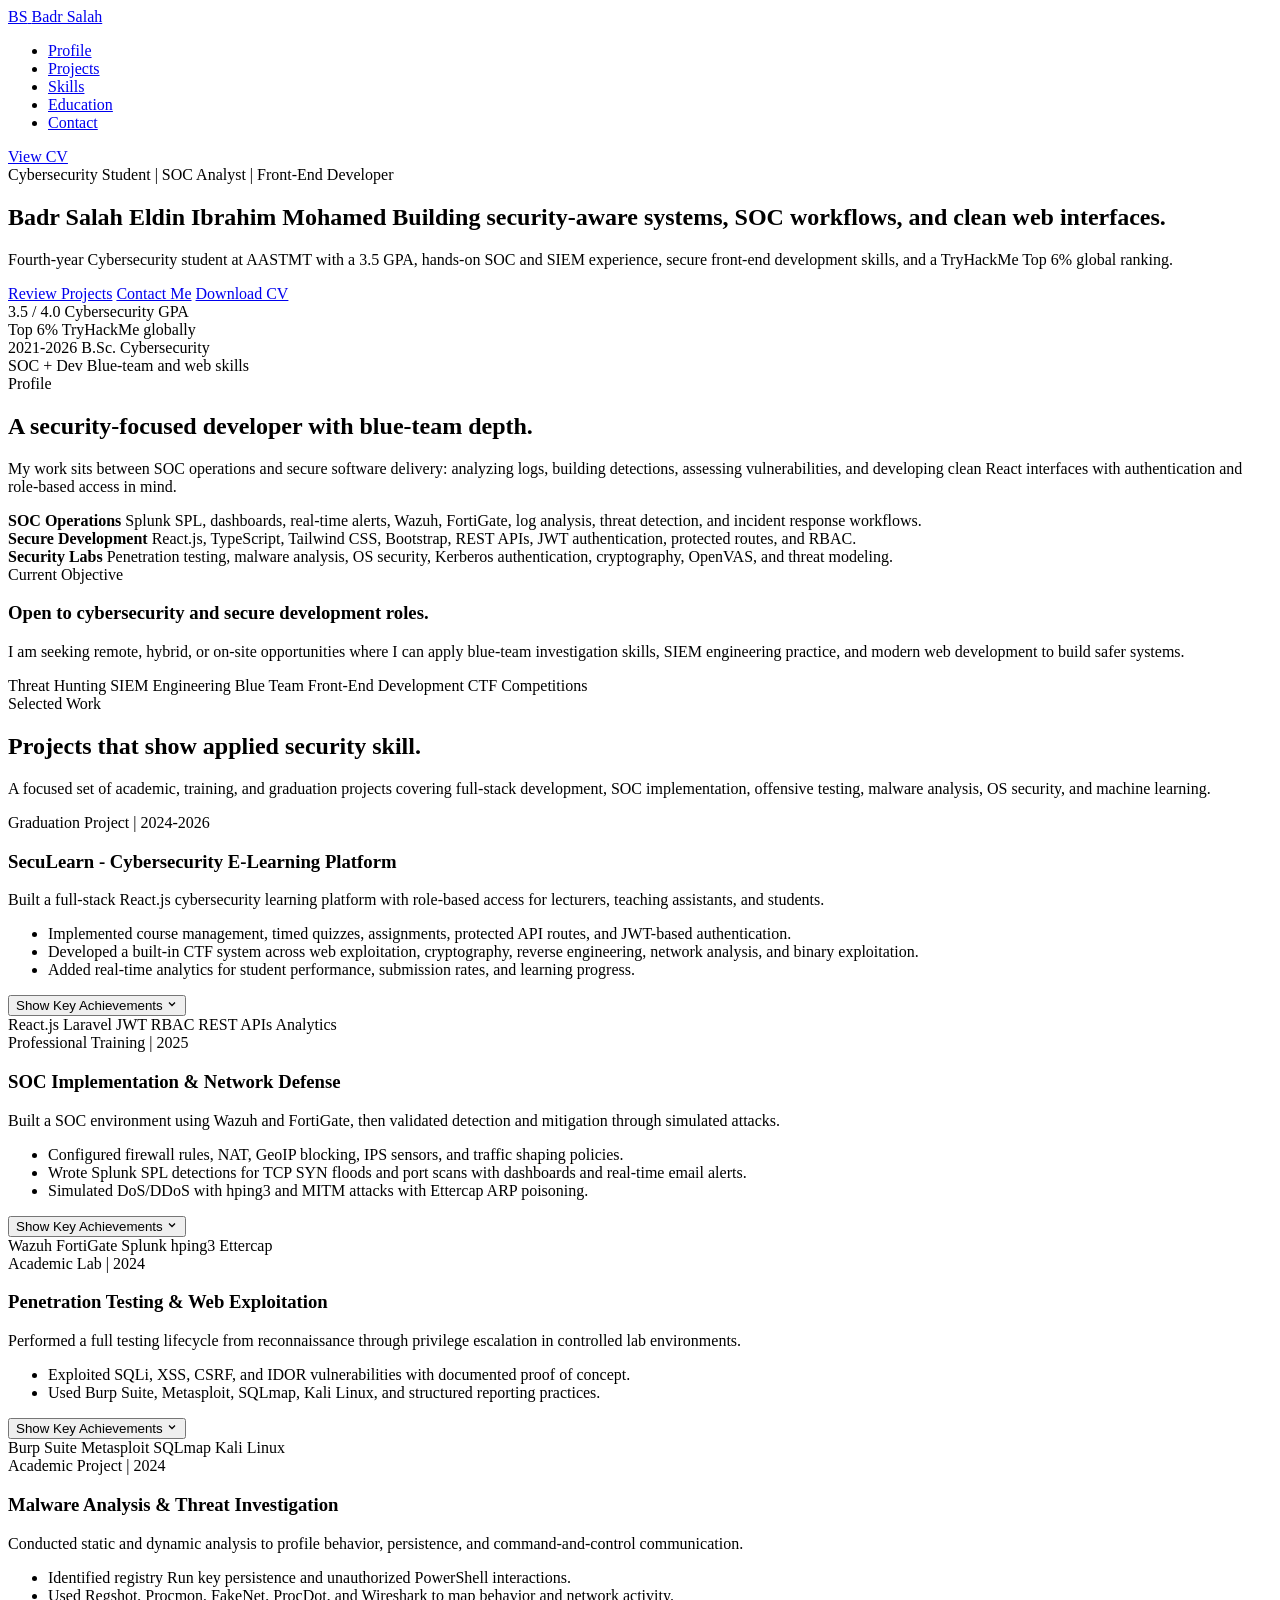
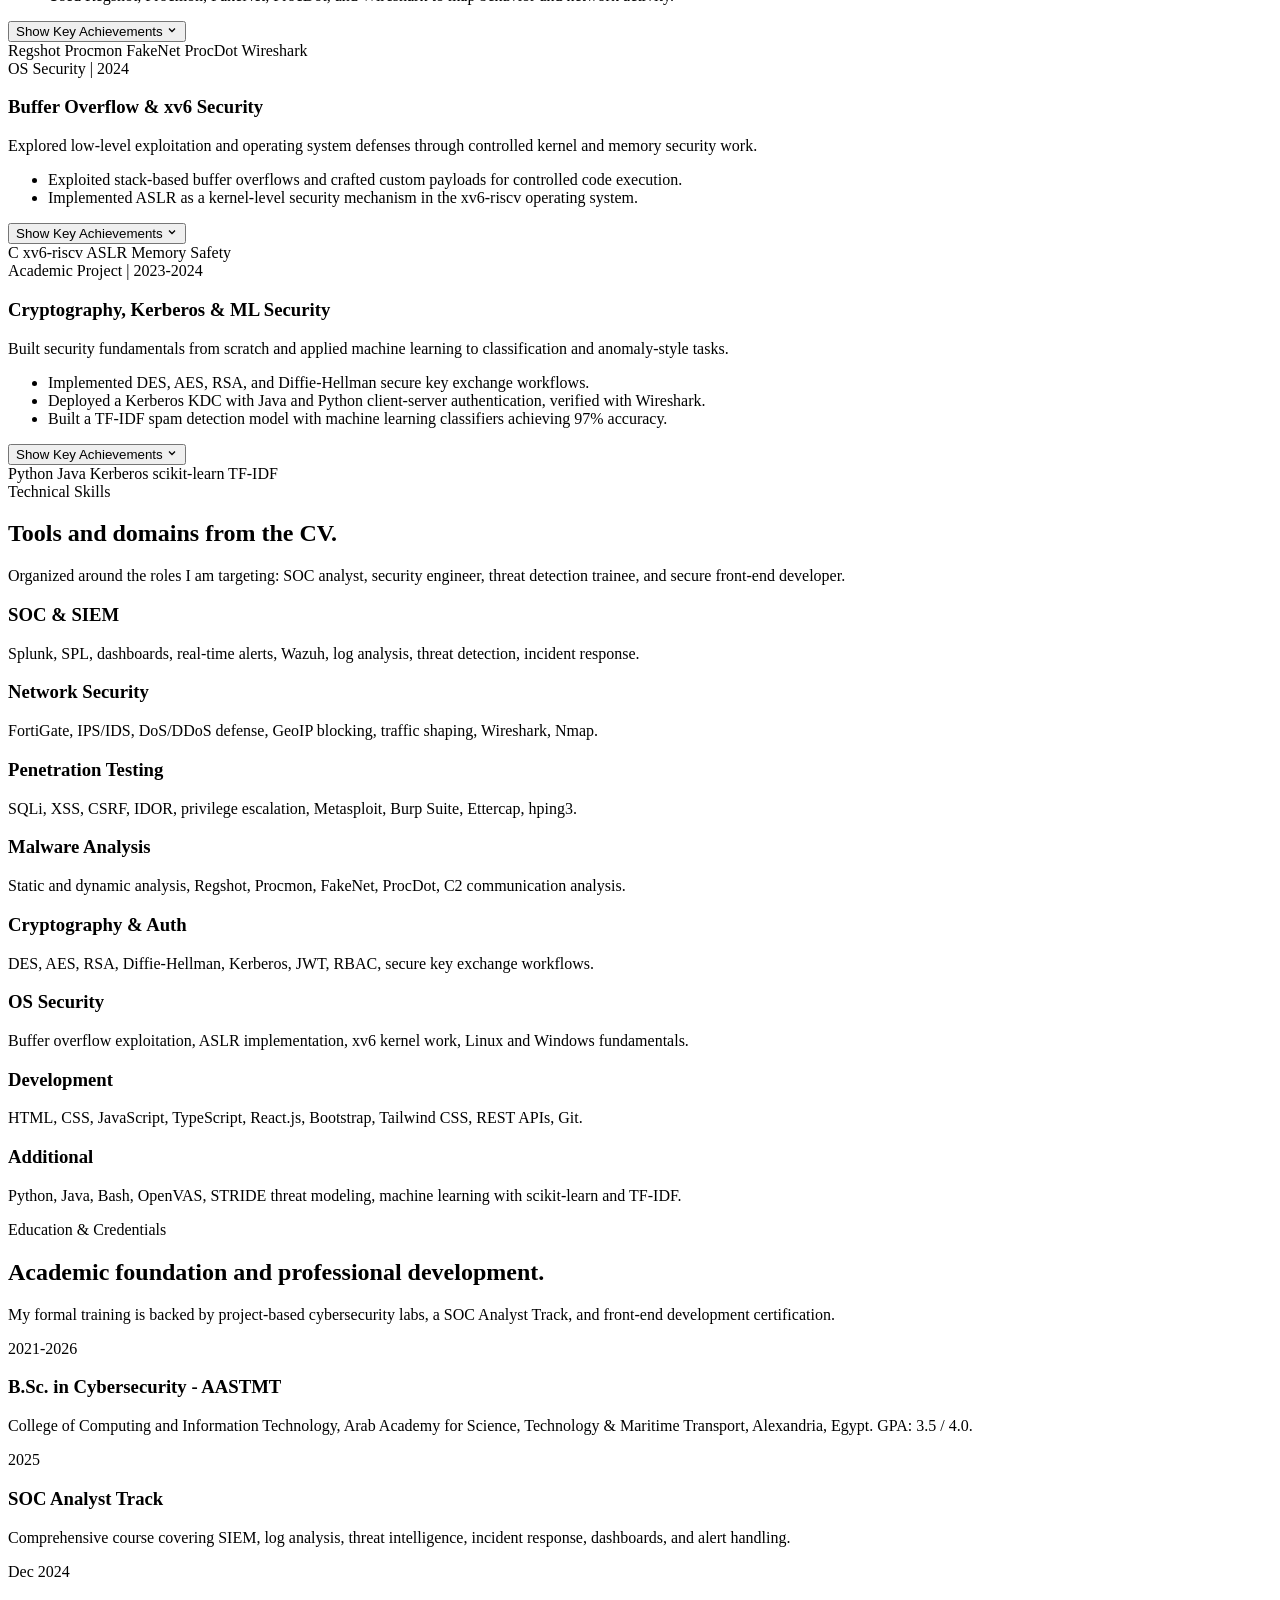
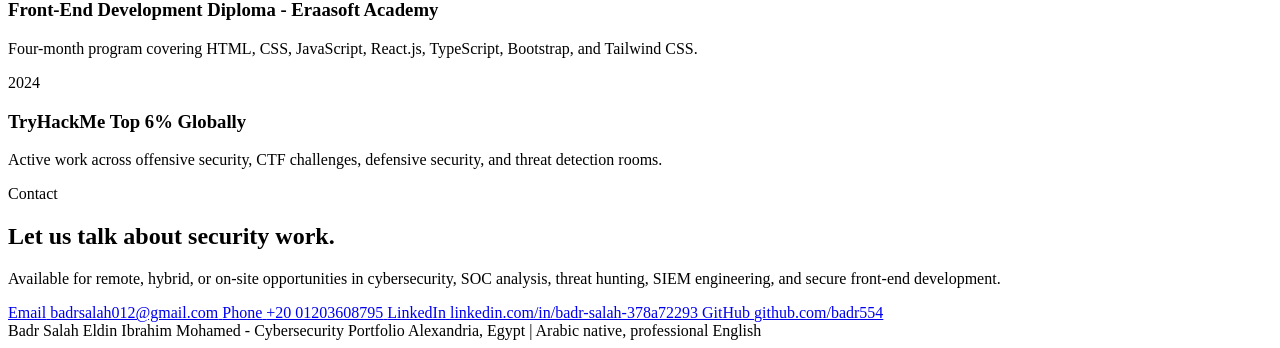
==== badr_portfolio.html @ 68dae026 "feat: initial commit of animated portfolio & CV UI" ====
﻿<!DOCTYPE html>
<html lang="en">
<head>
<meta charset="UTF-8">
<meta name="viewport" content="width=device-width, initial-scale=1.0">
<meta name="description" content="Badr Salah Eldin Ibrahim Mohamed - Cybersecurity student, SOC analyst, and secure front-end developer based in Alexandria, Egypt.">
<title>Badr Salah | Cybersecurity Portfolio</title>
<link rel="preload" href="hero-cybersecurity.jpg" as="image" fetchpriority="high">
<link rel="stylesheet" href="styles.css">
</head>
<body>
  <header class="site-header">
    <div class="wrap nav">
      <a class="brand" href="#top" aria-label="Badr Salah home">
        <span class="brand-mark">BS</span>
        <span>Badr Salah</span>
      </a>
      <ul class="nav-links" aria-label="Main navigation">
        <li><a href="#profile">Profile</a></li>
        <li><a href="#projects">Projects</a></li>
        <li><a href="#skills">Skills</a></li>
        <li><a href="#education">Education</a></li>
        <li><a href="#contact">Contact</a></li>
      </ul>
      <a class="nav-action" href="badr_cv.pdf" target="_blank" rel="noopener">View CV</a>
    </div>
  </header>

  <main id="top">
    <section class="hero" aria-label="Introduction">
      <div class="wrap">
        <div class="hero-content">
          <div class="eyebrow">Cybersecurity Student | SOC Analyst | Front-End Developer</div>
          <h1 class="hero-title">Badr Salah Eldin Ibrahim Mohamed <span>Building security-aware systems, SOC workflows, and clean web interfaces.</span></h1>
          <p class="hero-copy">
            Fourth-year Cybersecurity student at AASTMT with a 3.5 GPA, hands-on SOC and SIEM experience, secure front-end development skills, and a TryHackMe Top 6% global ranking.
          </p>
          <div class="actions">
            <a class="button primary" href="#projects">Review Projects</a>
            <a class="button secondary" href="mailto:badrsalah012@gmail.com">Contact Me</a>
            <a class="button secondary" href="badr_cv.pdf" target="_blank" rel="noopener">Download CV</a>
          </div>
          <div class="proof" aria-label="Portfolio highlights">
            <div class="proof-item">
              <span class="proof-value">3.5 / 4.0</span>
              <span class="proof-label">Cybersecurity GPA</span>
            </div>
            <div class="proof-item">
              <span class="proof-value">Top 6%</span>
              <span class="proof-label">TryHackMe globally</span>
            </div>
            <div class="proof-item">
              <span class="proof-value">2021-2026</span>
              <span class="proof-label">B.Sc. Cybersecurity</span>
            </div>
            <div class="proof-item">
              <span class="proof-value">SOC + Dev</span>
              <span class="proof-label">Blue-team and web skills</span>
            </div>
          </div>
        </div>
      </div>
      <div class="scroll-indicator">
        <div class="mouse">
          <div class="wheel"></div>
        </div>
      </div>
    </section>

    <section id="profile">
      <div class="wrap">
        <div class="section-head reveal">
          <div>
            <div class="section-kicker">Profile</div>
            <h2>A security-focused developer with blue-team depth.</h2>
          </div>
          <p class="section-intro">
            My work sits between SOC operations and secure software delivery: analyzing logs, building detections, assessing vulnerabilities, and developing clean React interfaces with authentication and role-based access in mind.
          </p>
        </div>

        <div class="profile-grid reveal-cascade">
          <div class="focus-list">
            <div class="focus-row">
              <strong>SOC Operations</strong>
              <span>Splunk SPL, dashboards, real-time alerts, Wazuh, FortiGate, log analysis, threat detection, and incident response workflows.</span>
            </div>
            <div class="focus-row">
              <strong>Secure Development</strong>
              <span>React.js, TypeScript, Tailwind CSS, Bootstrap, REST APIs, JWT authentication, protected routes, and RBAC.</span>
            </div>
            <div class="focus-row">
              <strong>Security Labs</strong>
              <span>Penetration testing, malware analysis, OS security, Kerberos authentication, cryptography, OpenVAS, and threat modeling.</span>
            </div>
          </div>
          <div class="card">
            <span class="label teal">Current Objective</span>
            <h3>Open to cybersecurity and secure development roles.</h3>
            <p>
              I am seeking remote, hybrid, or on-site opportunities where I can apply blue-team investigation skills, SIEM engineering practice, and modern web development to build safer systems.
            </p>
            <div class="tech">
              <span>Threat Hunting</span>
              <span>SIEM Engineering</span>
              <span>Blue Team</span>
              <span>Front-End Development</span>
              <span>CTF Competitions</span>
            </div>
          </div>
        </div>
      </div>
    </section>

    <section id="projects">
      <div class="wrap">
        <div class="section-head reveal">
          <div>
            <div class="section-kicker">Selected Work</div>
            <h2>Projects that show applied security skill.</h2>
          </div>
          <p class="section-intro">
            A focused set of academic, training, and graduation projects covering full-stack development, SOC implementation, offensive testing, malware analysis, OS security, and machine learning.
          </p>
        </div>

        <div class="card-grid reveal-cascade">
          <article class="card featured">
            <span class="label teal">Graduation Project | 2024-2026</span>
            <h3>SecuLearn - Cybersecurity E-Learning Platform</h3>
            <p>
              Built a full-stack React.js cybersecurity learning platform with role-based access for lecturers, teaching assistants, and students.
            </p>
            <div class="collapsible-wrapper">
              <div class="collapsible-content">
                <ul>
                  <li>Implemented course management, timed quizzes, assignments, protected API routes, and JWT-based authentication.</li>
                  <li>Developed a built-in CTF system across web exploitation, cryptography, reverse engineering, network analysis, and binary exploitation.</li>
                  <li>Added real-time analytics for student performance, submission rates, and learning progress.</li>
                </ul>
              </div>
            </div>
            <button class="expand-btn" aria-expanded="false">
              <span>Show Key Achievements</span>
              <svg class="chevron" width="12" height="12" viewBox="0 0 24 24" fill="none" stroke="currentColor" stroke-width="2.5"><path d="m6 9 6 6 6-6"/></svg>
            </button>
            <div class="tech">
              <span>React.js</span>
              <span>Laravel</span>
              <span>JWT</span>
              <span>RBAC</span>
              <span>REST APIs</span>
              <span>Analytics</span>
            </div>
          </article>

          <article class="card">
            <span class="label blue">Professional Training | 2025</span>
            <h3>SOC Implementation & Network Defense</h3>
            <p>Built a SOC environment using Wazuh and FortiGate, then validated detection and mitigation through simulated attacks.</p>
            <div class="collapsible-wrapper">
              <div class="collapsible-content">
                <ul>
                  <li>Configured firewall rules, NAT, GeoIP blocking, IPS sensors, and traffic shaping policies.</li>
                  <li>Wrote Splunk SPL detections for TCP SYN floods and port scans with dashboards and real-time email alerts.</li>
                  <li>Simulated DoS/DDoS with hping3 and MITM attacks with Ettercap ARP poisoning.</li>
                </ul>
              </div>
            </div>
            <button class="expand-btn" aria-expanded="false">
              <span>Show Key Achievements</span>
              <svg class="chevron" width="12" height="12" viewBox="0 0 24 24" fill="none" stroke="currentColor" stroke-width="2.5"><path d="m6 9 6 6 6-6"/></svg>
            </button>
            <div class="tech">
              <span>Wazuh</span>
              <span>FortiGate</span>
              <span>Splunk</span>
              <span>hping3</span>
              <span>Ettercap</span>
            </div>
          </article>

          <article class="card">
            <span class="label amber">Academic Lab | 2024</span>
            <h3>Penetration Testing & Web Exploitation</h3>
            <p>Performed a full testing lifecycle from reconnaissance through privilege escalation in controlled lab environments.</p>
            <div class="collapsible-wrapper">
              <div class="collapsible-content">
                <ul>
                  <li>Exploited SQLi, XSS, CSRF, and IDOR vulnerabilities with documented proof of concept.</li>
                  <li>Used Burp Suite, Metasploit, SQLmap, Kali Linux, and structured reporting practices.</li>
                </ul>
              </div>
            </div>
            <button class="expand-btn" aria-expanded="false">
              <span>Show Key Achievements</span>
              <svg class="chevron" width="12" height="12" viewBox="0 0 24 24" fill="none" stroke="currentColor" stroke-width="2.5"><path d="m6 9 6 6 6-6"/></svg>
            </button>
            <div class="tech">
              <span>Burp Suite</span>
              <span>Metasploit</span>
              <span>SQLmap</span>
              <span>Kali Linux</span>
            </div>
          </article>

          <article class="card">
            <span class="label green">Academic Project | 2024</span>
            <h3>Malware Analysis & Threat Investigation</h3>
            <p>Conducted static and dynamic analysis to profile behavior, persistence, and command-and-control communication.</p>
            <div class="collapsible-wrapper">
              <div class="collapsible-content">
                <ul>
                  <li>Identified registry Run key persistence and unauthorized PowerShell interactions.</li>
                  <li>Used Regshot, Procmon, FakeNet, ProcDot, and Wireshark to map behavior and network activity.</li>
                </ul>
              </div>
            </div>
            <button class="expand-btn" aria-expanded="false">
              <span>Show Key Achievements</span>
              <svg class="chevron" width="12" height="12" viewBox="0 0 24 24" fill="none" stroke="currentColor" stroke-width="2.5"><path d="m6 9 6 6 6-6"/></svg>
            </button>
            <div class="tech">
              <span>Regshot</span>
              <span>Procmon</span>
              <span>FakeNet</span>
              <span>ProcDot</span>
              <span>Wireshark</span>
            </div>
          </article>

          <article class="card">
            <span class="label blue">OS Security | 2024</span>
            <h3>Buffer Overflow & xv6 Security</h3>
            <p>Explored low-level exploitation and operating system defenses through controlled kernel and memory security work.</p>
            <div class="collapsible-wrapper">
              <div class="collapsible-content">
                <ul>
                  <li>Exploited stack-based buffer overflows and crafted custom payloads for controlled code execution.</li>
                  <li>Implemented ASLR as a kernel-level security mechanism in the xv6-riscv operating system.</li>
                </ul>
              </div>
            </div>
            <button class="expand-btn" aria-expanded="false">
              <span>Show Key Achievements</span>
              <svg class="chevron" width="12" height="12" viewBox="0 0 24 24" fill="none" stroke="currentColor" stroke-width="2.5"><path d="m6 9 6 6 6-6"/></svg>
            </button>
            <div class="tech">
              <span>C</span>
              <span>xv6-riscv</span>
              <span>ASLR</span>
              <span>Memory Safety</span>
            </div>
          </article>

          <article class="card">
            <span class="label amber">Academic Project | 2023-2024</span>
            <h3>Cryptography, Kerberos & ML Security</h3>
            <p>Built security fundamentals from scratch and applied machine learning to classification and anomaly-style tasks.</p>
            <div class="collapsible-wrapper">
              <div class="collapsible-content">
                <ul>
                  <li>Implemented DES, AES, RSA, and Diffie-Hellman secure key exchange workflows.</li>
                  <li>Deployed a Kerberos KDC with Java and Python client-server authentication, verified with Wireshark.</li>
                  <li>Built a TF-IDF spam detection model with machine learning classifiers achieving 97% accuracy.</li>
                </ul>
              </div>
            </div>
            <button class="expand-btn" aria-expanded="false">
              <span>Show Key Achievements</span>
              <svg class="chevron" width="12" height="12" viewBox="0 0 24 24" fill="none" stroke="currentColor" stroke-width="2.5"><path d="m6 9 6 6 6-6"/></svg>
            </button>
            <div class="tech">
              <span>Python</span>
              <span>Java</span>
              <span>Kerberos</span>
              <span>scikit-learn</span>
              <span>TF-IDF</span>
            </div>
          </article>
        </div>
      </div>
    </section>

    <section id="skills">
      <div class="wrap">
        <div class="section-head reveal">
          <div>
            <div class="section-kicker">Technical Skills</div>
            <h2>Tools and domains from the CV.</h2>
          </div>
          <p class="section-intro">
            Organized around the roles I am targeting: SOC analyst, security engineer, threat detection trainee, and secure front-end developer.
          </p>
        </div>

        <div class="skills-grid reveal-cascade">
          <div class="skill">
            <h3>SOC & SIEM</h3>
            <p>Splunk, SPL, dashboards, real-time alerts, Wazuh, log analysis, threat detection, incident response.</p>
          </div>
          <div class="skill">
            <h3>Network Security</h3>
            <p>FortiGate, IPS/IDS, DoS/DDoS defense, GeoIP blocking, traffic shaping, Wireshark, Nmap.</p>
          </div>
          <div class="skill">
            <h3>Penetration Testing</h3>
            <p>SQLi, XSS, CSRF, IDOR, privilege escalation, Metasploit, Burp Suite, Ettercap, hping3.</p>
          </div>
          <div class="skill">
            <h3>Malware Analysis</h3>
            <p>Static and dynamic analysis, Regshot, Procmon, FakeNet, ProcDot, C2 communication analysis.</p>
          </div>
          <div class="skill">
            <h3>Cryptography & Auth</h3>
            <p>DES, AES, RSA, Diffie-Hellman, Kerberos, JWT, RBAC, secure key exchange workflows.</p>
          </div>
          <div class="skill">
            <h3>OS Security</h3>
            <p>Buffer overflow exploitation, ASLR implementation, xv6 kernel work, Linux and Windows fundamentals.</p>
          </div>
          <div class="skill">
            <h3>Development</h3>
            <p>HTML, CSS, JavaScript, TypeScript, React.js, Bootstrap, Tailwind CSS, REST APIs, Git.</p>
          </div>
          <div class="skill">
            <h3>Additional</h3>
            <p>Python, Java, Bash, OpenVAS, STRIDE threat modeling, machine learning with scikit-learn and TF-IDF.</p>
          </div>
        </div>
      </div>
    </section>

    <section id="education">
      <div class="wrap">
        <div class="section-head reveal">
          <div>
            <div class="section-kicker">Education & Credentials</div>
            <h2>Academic foundation and professional development.</h2>
          </div>
          <p class="section-intro">
            My formal training is backed by project-based cybersecurity labs, a SOC Analyst Track, and front-end development certification.
          </p>
        </div>

        <div class="timeline reveal-cascade">
          <div class="timeline-item">
            <div class="time">2021-2026</div>
            <div>
              <h3>B.Sc. in Cybersecurity - AASTMT</h3>
              <p>College of Computing and Information Technology, Arab Academy for Science, Technology & Maritime Transport, Alexandria, Egypt. GPA: 3.5 / 4.0.</p>
            </div>
          </div>
          <div class="timeline-item">
            <div class="time">2025</div>
            <div>
              <h3>SOC Analyst Track</h3>
              <p>Comprehensive course covering SIEM, log analysis, threat intelligence, incident response, dashboards, and alert handling.</p>
            </div>
          </div>
          <div class="timeline-item">
            <div class="time">Dec 2024</div>
            <div>
              <h3>Front-End Development Diploma - Eraasoft Academy</h3>
              <p>Four-month program covering HTML, CSS, JavaScript, React.js, TypeScript, Bootstrap, and Tailwind CSS.</p>
            </div>
          </div>
          <div class="timeline-item">
            <div class="time">2024</div>
            <div>
              <h3>TryHackMe Top 6% Globally</h3>
              <p>Active work across offensive security, CTF challenges, defensive security, and threat detection rooms.</p>
            </div>
          </div>
        </div>
      </div>
    </section>

    <section class="contact" id="contact">
      <div class="wrap">
        <div class="section-head reveal">
          <div>
            <div class="section-kicker">Contact</div>
            <h2>Let us talk about security work.</h2>
          </div>
          <p class="section-intro">
            Available for remote, hybrid, or on-site opportunities in cybersecurity, SOC analysis, threat hunting, SIEM engineering, and secure front-end development.
          </p>
        </div>

        <div class="contact-grid reveal-cascade">
          <a class="contact-item" href="mailto:badrsalah012@gmail.com">
            <span class="contact-label">Email</span>
            <span class="contact-value">badrsalah012@gmail.com</span>
          </a>
          <a class="contact-item" href="tel:+2001203608795">
            <span class="contact-label">Phone</span>
            <span class="contact-value">+20 01203608795</span>
          </a>
          <a class="contact-item" href="https://linkedin.com/in/badr-salah-378a72293" target="_blank" rel="noopener">
            <span class="contact-label">LinkedIn</span>
            <span class="contact-value">linkedin.com/in/badr-salah-378a72293</span>
          </a>
          <a class="contact-item" href="https://github.com/badr554" target="_blank" rel="noopener">
            <span class="contact-label">GitHub</span>
            <span class="contact-value">github.com/badr554</span>
          </a>
        </div>
      </div>
    </section>
  </main>

  <footer class="site-footer">
    <div class="wrap footer-row">
      <span>Badr Salah Eldin Ibrahim Mohamed - Cybersecurity Portfolio</span>
      <span>Alexandria, Egypt | Arabic native, professional English</span>
    </div>
  </footer>

  <script>
    document.addEventListener('DOMContentLoaded', () => {
      // Intersection Observer for scroll animations
      const reveals = document.querySelectorAll('.reveal, .reveal-cascade');
      const observer = new IntersectionObserver((entries) => {
        entries.forEach(entry => {
          if (entry.isIntersecting) {
            entry.target.classList.add('in-view');
            observer.unobserve(entry.target);
          }
        });
      }, {
        threshold: 0.05,
        rootMargin: '0px 0px -40px 0px'
      });
      
      reveals.forEach(el => observer.observe(el));

      // Expandable cards logic
      document.querySelectorAll('.expand-btn').forEach(btn => {
        btn.addEventListener('click', () => {
          const isExpanded = btn.getAttribute('aria-expanded') === 'true';
          btn.setAttribute('aria-expanded', !isExpanded);
          
          const wrapper = btn.previousElementSibling;
          if (wrapper && wrapper.classList.contains('collapsible-wrapper')) {
            wrapper.classList.toggle('expanded');
          }
          
          const textSpan = btn.querySelector('span');
          if (textSpan) {
            textSpan.textContent = isExpanded ? 'Show Key Achievements' : 'Hide Key Achievements';
          }
        });
      });
    });
  </script>
</body>
</html>
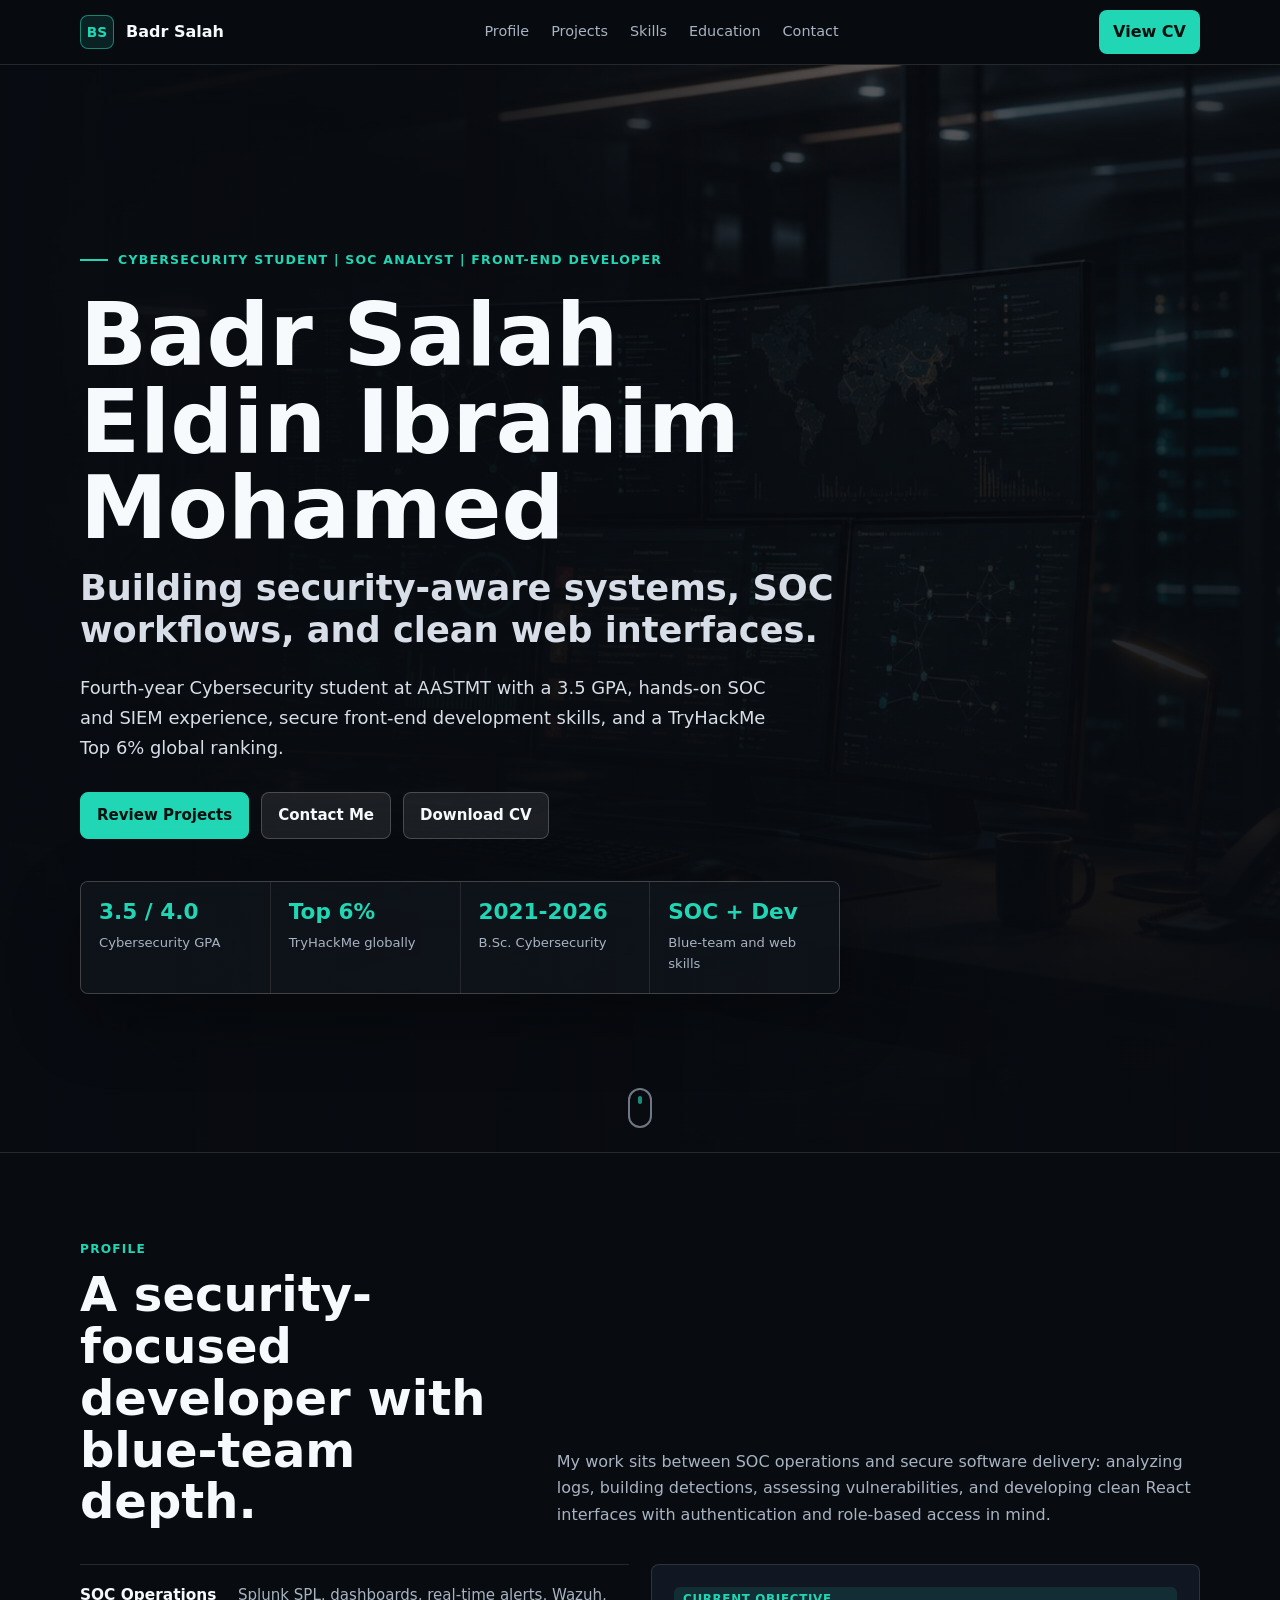
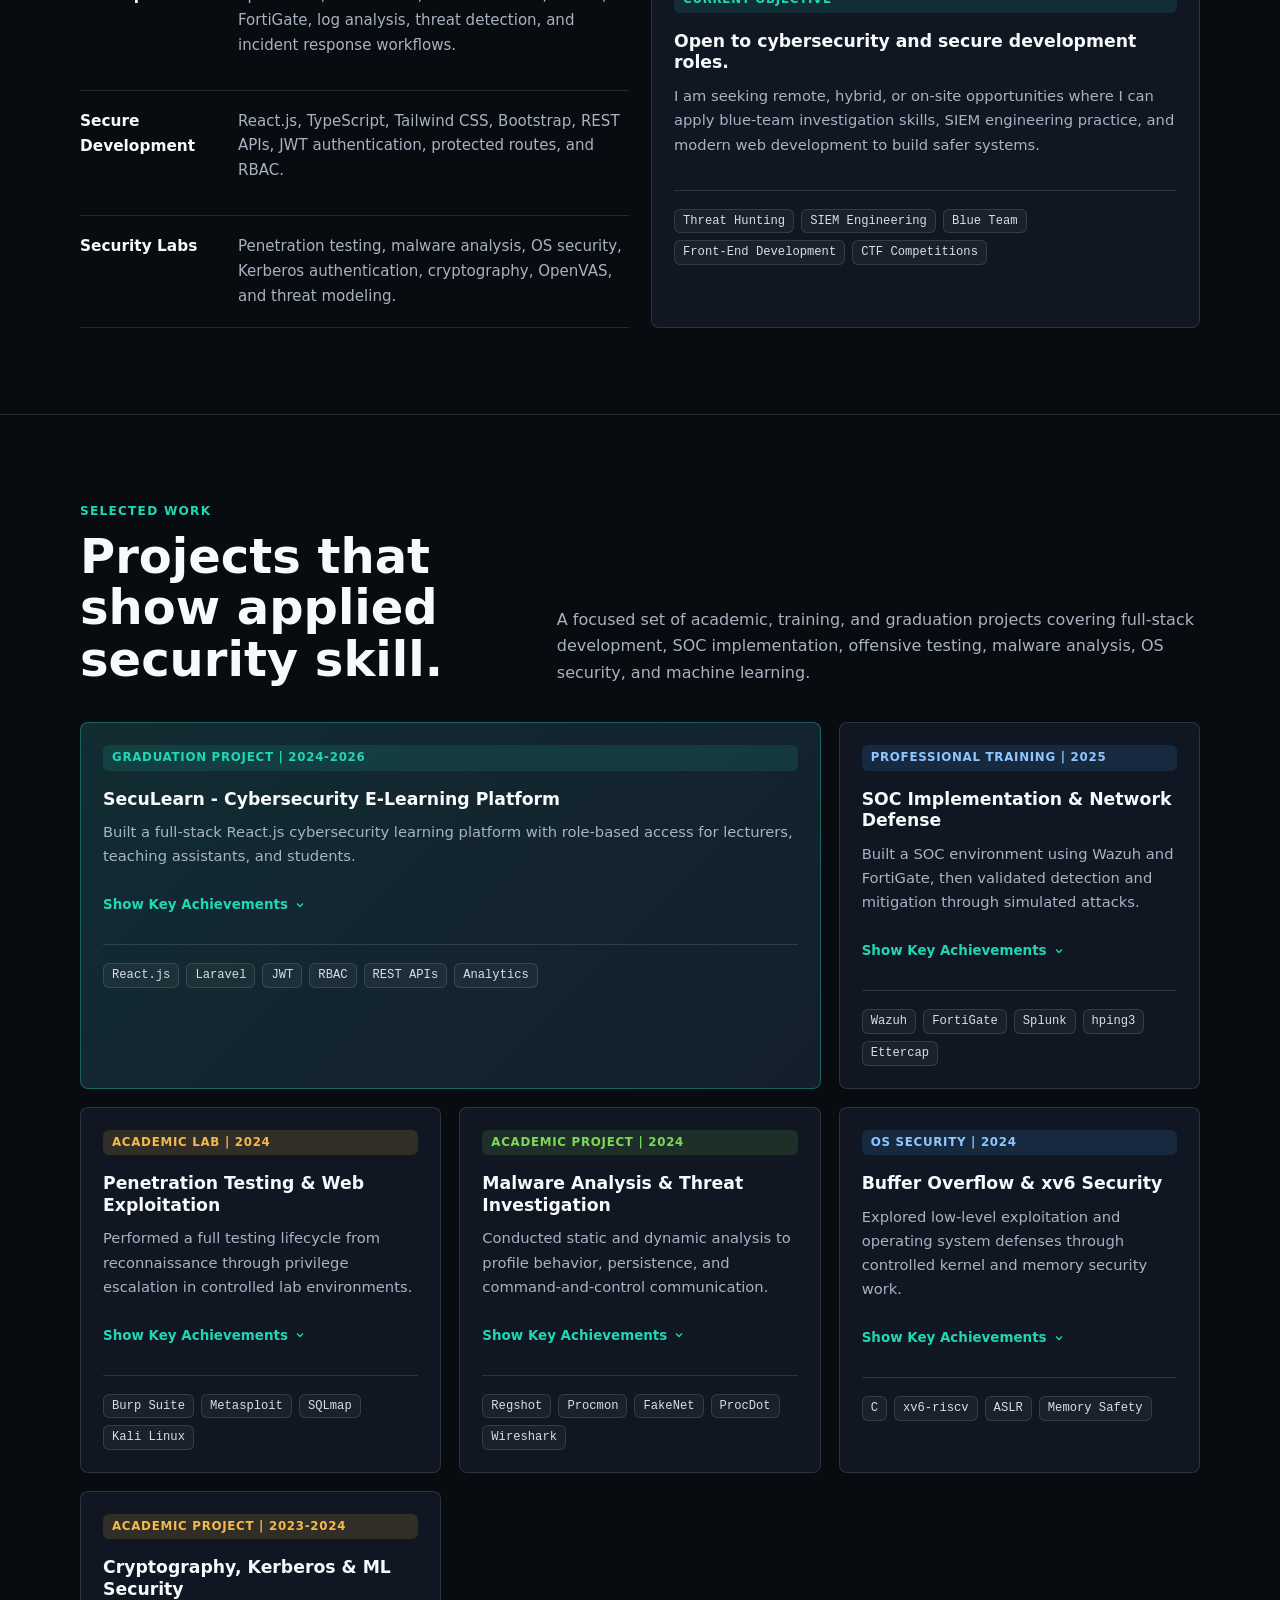
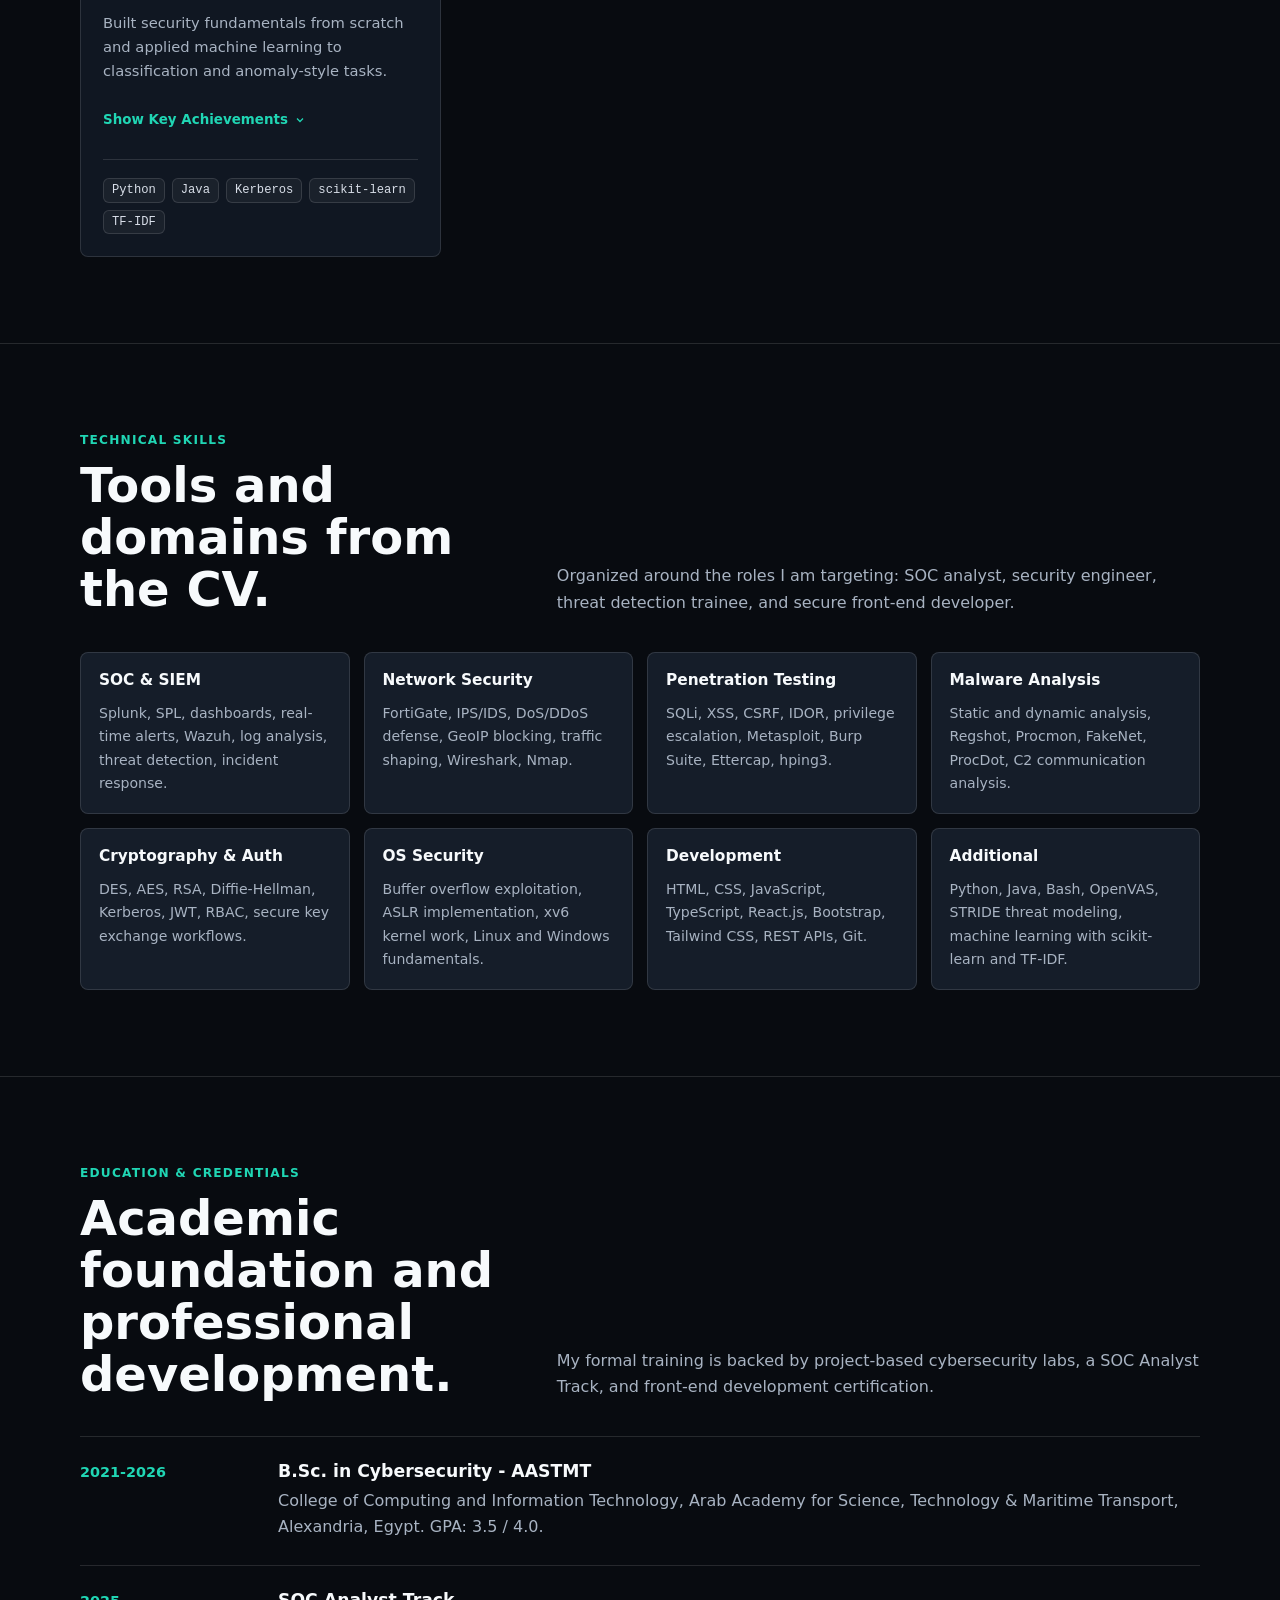
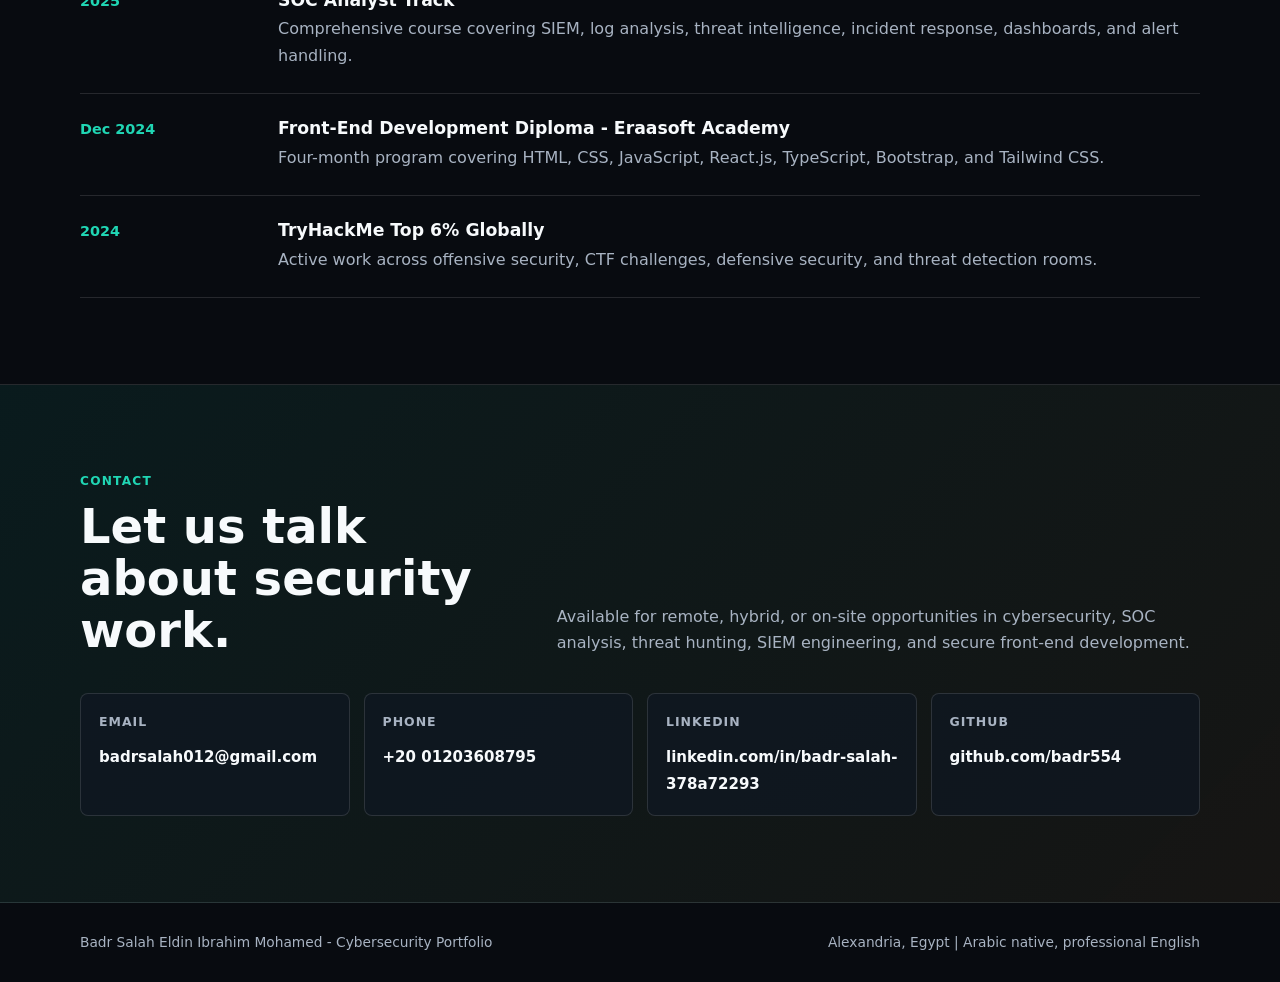
==== commit 0e6d92a7: "feat: add custom cybersecurity favicon and link it in HTML" ====
--- a/badr_portfolio.html
+++ b/badr_portfolio.html
@@ -1,10 +1,11 @@
-﻿<!DOCTYPE html>
+<!DOCTYPE html>
 <html lang="en">
 <head>
 <meta charset="UTF-8">
 <meta name="viewport" content="width=device-width, initial-scale=1.0">
 <meta name="description" content="Badr Salah Eldin Ibrahim Mohamed - Cybersecurity student, SOC analyst, and secure front-end developer based in Alexandria, Egypt.">
 <title>Badr Salah | Cybersecurity Portfolio</title>
+<link rel="icon" type="image/png" href="favicon.png">
 <link rel="preload" href="hero-cybersecurity.jpg" as="image" fetchpriority="high">
 <link rel="stylesheet" href="styles.css">
 </head>
--- a/styles.css
+++ b/styles.css
@@ -0,0 +1,820 @@
+﻿:root {
+    --ink: #f7fafc;
+    --muted: #a8b3c2;
+    --soft: #d8dee8;
+    --bg: #080b10;
+    --panel: #101722;
+    --panel-2: #151d29;
+    --line: rgba(255, 255, 255, 0.12);
+    --line-strong: rgba(255, 255, 255, 0.2);
+    --teal: #20d6b4;
+    --blue: #4aa3ff;
+    --amber: #f5b84b;
+    --green: #7ed957;
+    --shadow: 0 24px 70px rgba(0, 0, 0, 0.32);
+    --radius: 8px;
+    --max: 1120px;
+    --glow-teal: rgba(32, 214, 180, 0.3);
+    --glow-blue: rgba(74, 163, 255, 0.25);
+    --transition-smooth: all 0.3s cubic-bezier(0.25, 0.8, 0.25, 1);
+  }
+
+  * { box-sizing: border-box; }
+  html { scroll-behavior: smooth; }
+  body {
+    margin: 0;
+    font-family: Inter, ui-sans-serif, system-ui, -apple-system, BlinkMacSystemFont, "Segoe UI", sans-serif;
+    background: var(--bg);
+    color: var(--ink);
+    line-height: 1.65;
+    text-rendering: optimizeLegibility;
+  }
+
+  h1, h2, h3, .brand {
+    font-family: inherit;
+  }
+
+  body::before {
+    content: "";
+    position: fixed;
+    inset: 0;
+    pointer-events: none;
+    background:
+      linear-gradient(rgba(32, 214, 180, 0.015) 1px, transparent 1px),
+      linear-gradient(90deg, rgba(32, 214, 180, 0.015) 1px, transparent 1px);
+    background-size: 44px 44px;
+    mask-image: linear-gradient(to bottom, rgba(0,0,0,0.7), transparent 90%);
+    z-index: 0;
+  }
+  /* Fade-in & Landing animations */
+  @keyframes fadeInUp {
+    from {
+      opacity: 0;
+      transform: translateY(30px);
+    }
+    to {
+      opacity: 1;
+      transform: translateY(0);
+    }
+  }
+  @keyframes fadeInDown {
+    from {
+      opacity: 0;
+      transform: translateY(-20px);
+    }
+    to {
+      opacity: 1;
+      transform: translateY(0);
+    }
+  }
+
+  /* Scroll Indicator */
+  .scroll-indicator {
+    position: absolute;
+    bottom: 24px;
+    left: 50%;
+    transform: translateX(-50%);
+    display: flex;
+    flex-direction: column;
+    align-items: center;
+    gap: 8px;
+    opacity: 0;
+    animation: fadeIn 1s ease forwards;
+    animation-delay: 1.2s;
+    pointer-events: none;
+    z-index: 2;
+  }
+  .mouse {
+    width: 24px;
+    height: 40px;
+    border: 2px solid var(--muted);
+    border-radius: 12px;
+    position: relative;
+    opacity: 0.65;
+  }
+  .wheel {
+    width: 4px;
+    height: 8px;
+    background: var(--teal);
+    border-radius: 2px;
+    position: absolute;
+    top: 6px;
+    left: 50%;
+    transform: translateX(-50%);
+    animation: scrollMouse 1.8s ease-in-out infinite;
+  }
+  @keyframes scrollMouse {
+    0% { transform: translate(-50%, 0); opacity: 1; }
+    50% { transform: translate(-50%, 8px); opacity: 0; }
+    100% { transform: translate(-50%, 0); opacity: 1; }
+  }
+  @keyframes fadeIn {
+    to { opacity: 1; }
+  }
+
+  /* Collapsible / Dropdown elements */
+  .collapsible-wrapper {
+    display: grid;
+    grid-template-rows: 0fr;
+    transition: grid-template-rows 0.4s cubic-bezier(0.25, 0.8, 0.25, 1);
+  }
+  .collapsible-content {
+    overflow: hidden;
+  }
+  .collapsible-wrapper.expanded {
+    grid-template-rows: 1fr;
+  }
+  .expand-btn {
+    align-self: flex-start;
+    display: inline-flex;
+    align-items: center;
+    gap: 6px;
+    background: transparent;
+    border: none;
+    color: var(--teal);
+    font-family: inherit;
+    font-size: 0.84rem;
+    font-weight: 700;
+    cursor: pointer;
+    padding: 6px 0;
+    margin: 8px 0;
+    transition: var(--transition-smooth);
+  }
+  .expand-btn:hover {
+    color: var(--ink);
+  }
+  .expand-btn .chevron {
+    transition: transform 0.3s ease;
+  }
+  .expand-btn[aria-expanded="true"] .chevron {
+    transform: rotate(180deg);
+  }
+
+  /* Scroll Reveal CSS */
+  .reveal {
+    opacity: 0;
+    transform: translateY(30px);
+    transition: opacity 0.8s cubic-bezier(0.16, 1, 0.3, 1), transform 0.8s cubic-bezier(0.16, 1, 0.3, 1);
+  }
+  .reveal.in-view {
+    opacity: 1;
+    transform: translateY(0);
+  }
+  .reveal-cascade > * {
+    opacity: 0;
+    transform: translateY(20px);
+    transition: opacity 0.6s cubic-bezier(0.16, 1, 0.3, 1), transform 0.6s cubic-bezier(0.16, 1, 0.3, 1);
+  }
+  .reveal-cascade.in-view > * {
+    opacity: 1;
+    transform: translateY(0);
+  }
+  .reveal-cascade.in-view > *:nth-child(1) { transition-delay: 0.05s; }
+  .reveal-cascade.in-view > *:nth-child(2) { transition-delay: 0.15s; }
+  .reveal-cascade.in-view > *:nth-child(3) { transition-delay: 0.25s; }
+  .reveal-cascade.in-view > *:nth-child(4) { transition-delay: 0.35s; }
+  .reveal-cascade.in-view > *:nth-child(5) { transition-delay: 0.45s; }
+  .reveal-cascade.in-view > *:nth-child(6) { transition-delay: 0.55s; }
+  .reveal-cascade.in-view > *:nth-child(7) { transition-delay: 0.65s; }
+  .reveal-cascade.in-view > *:nth-child(8) { transition-delay: 0.75s; }
+
+
+  a { color: inherit; }
+  .wrap { width: min(var(--max), calc(100% - 40px)); margin: 0 auto; }
+
+  .site-header {
+    position: sticky;
+    top: 0;
+    z-index: 20;
+    background: rgba(8, 11, 16, 0.96);
+    border-bottom: 1px solid var(--line);
+  }
+
+  .nav {
+    min-height: 64px;
+    display: flex;
+    align-items: center;
+    justify-content: space-between;
+    gap: 24px;
+  }
+
+  .brand {
+    display: inline-flex;
+    align-items: center;
+    gap: 12px;
+    text-decoration: none;
+    font-weight: 800;
+    letter-spacing: 0;
+    transition: var(--transition-smooth);
+  }
+
+  .brand:hover .brand-mark {
+    background: rgba(32, 214, 180, 0.24);
+    box-shadow: 0 0 15px var(--glow-teal);
+    transform: scale(1.05) rotate(5deg);
+  }
+
+  .brand-mark {
+    width: 34px;
+    height: 34px;
+    display: grid;
+    place-items: center;
+    border: 1px solid rgba(32, 214, 180, 0.55);
+    background: rgba(32, 214, 180, 0.12);
+    color: var(--teal);
+    border-radius: var(--radius);
+    font-size: 0.86rem;
+    transition: var(--transition-smooth);
+  }
+
+  .nav-links {
+    display: flex;
+    align-items: center;
+    gap: 22px;
+    list-style: none;
+    padding: 0;
+    margin: 0;
+    font-size: 0.9rem;
+  }
+
+  .nav-links a {
+    color: var(--muted);
+    text-decoration: none;
+    position: relative;
+    padding: 6px 0;
+    transition: var(--transition-smooth);
+  }
+
+  .nav-links a::after {
+    content: "";
+    position: absolute;
+    bottom: 0;
+    left: 0;
+    width: 100%;
+    height: 2px;
+    background: var(--teal);
+    transform: scaleX(0);
+    transform-origin: right;
+    transition: transform 0.35s cubic-bezier(0.25, 0.8, 0.25, 1);
+  }
+
+  .nav-links a:hover::after {
+    transform: scaleX(1);
+    transform-origin: left;
+  }
+
+  .nav-links a:hover,
+  .nav-links a:focus-visible { color: var(--ink); }
+
+  .nav-action {
+    color: #08100e;
+    background: var(--teal);
+    border-radius: var(--radius);
+    padding: 9px 14px;
+    font-weight: 800;
+    text-decoration: none;
+    white-space: nowrap;
+    position: relative;
+    overflow: hidden;
+    z-index: 1;
+    transition: var(--transition-smooth);
+  }
+
+  .nav-action::before {
+    content: "";
+    position: absolute;
+    inset: 0;
+    background: linear-gradient(90deg, transparent, rgba(255,255,255,0.35), transparent);
+    transform: translateX(-100%);
+    transition: transform 0.6s ease;
+    z-index: -1;
+  }
+
+  .nav-action:hover::before {
+    transform: translateX(100%);
+  }
+
+  .nav-action:hover {
+    box-shadow: 0 0 15px var(--glow-teal);
+    transform: translateY(-1px);
+  }
+
+  .hero {
+    position: relative;
+    min-height: 86vh;
+    display: flex;
+    align-items: center;
+    overflow: hidden;
+    border-bottom: 1px solid var(--line);
+    background:
+      linear-gradient(90deg, rgba(8,11,16,0.98) 0%, rgba(8,11,16,0.88) 38%, rgba(8,11,16,0.52) 70%, rgba(8,11,16,0.74) 100%),
+      linear-gradient(180deg, rgba(8,11,16,0.25) 0%, rgba(8,11,16,1) 100%),
+      url("hero-cybersecurity.jpg") center right / cover no-repeat;
+  }
+
+  .hero-content {
+    position: relative;
+    z-index: 1;
+    width: min(760px, 100%);
+    padding: 92px 0 72px;
+  }
+
+  .eyebrow {
+    display: inline-flex;
+    align-items: center;
+    gap: 10px;
+    color: var(--teal);
+    font-size: 0.78rem;
+    font-weight: 800;
+    text-transform: uppercase;
+    letter-spacing: 0.1em;
+    margin-bottom: 22px;
+    opacity: 0;
+    animation: fadeInDown 0.8s cubic-bezier(0.16, 1, 0.3, 1) forwards;
+    animation-delay: 0.1s;
+  }
+
+  .eyebrow::before {
+    content: "";
+    width: 28px;
+    height: 2px;
+    background: var(--teal);
+  }
+
+  h1, h2, h3, p { margin-top: 0; }
+
+  h1 {
+    margin-bottom: 22px;
+    font-size: clamp(2.55rem, 7vw, 5.5rem);
+    line-height: 0.98;
+    letter-spacing: 0;
+  }
+
+  .hero-title {
+    opacity: 0;
+    animation: fadeInUp 0.9s cubic-bezier(0.16, 1, 0.3, 1) forwards;
+    animation-delay: 0.25s;
+  }
+
+  .hero-title span {
+    display: block;
+    color: var(--soft);
+    font-size: clamp(1.45rem, 3vw, 2.2rem);
+    font-weight: 650;
+    line-height: 1.2;
+    margin-top: 16px;
+  }
+
+  .hero-copy {
+    max-width: 690px;
+    color: var(--soft);
+    font-size: clamp(1rem, 1.4vw, 1.16rem);
+    margin-bottom: 30px;
+    opacity: 0;
+    animation: fadeInUp 0.9s cubic-bezier(0.16, 1, 0.3, 1) forwards;
+    animation-delay: 0.4s;
+  }
+
+  .actions {
+    display: flex;
+    flex-wrap: wrap;
+    gap: 12px;
+    margin-bottom: 42px;
+    opacity: 0;
+    animation: fadeInUp 0.9s cubic-bezier(0.16, 1, 0.3, 1) forwards;
+    animation-delay: 0.55s;
+  }
+
+  .button {
+    display: inline-flex;
+    align-items: center;
+    justify-content: center;
+    min-height: 44px;
+    padding: 10px 16px;
+    border-radius: var(--radius);
+    border: 1px solid var(--line-strong);
+    text-decoration: none;
+    font-weight: 800;
+    font-size: 0.94rem;
+    position: relative;
+    overflow: hidden;
+    z-index: 1;
+    transition: var(--transition-smooth);
+  }
+
+  .button.primary {
+    background: var(--teal);
+    border-color: var(--teal);
+    color: #07110f;
+  }
+
+  .button.primary::before {
+    content: "";
+    position: absolute;
+    inset: 0;
+    background: linear-gradient(90deg, transparent, rgba(255,255,255,0.35), transparent);
+    transform: translateX(-100%);
+    transition: transform 0.6s ease;
+    z-index: -1;
+  }
+
+  .button.primary:hover::before {
+    transform: translateX(100%);
+  }
+
+  .button.primary:hover {
+    box-shadow: 0 0 20px var(--glow-teal);
+    transform: translateY(-2px);
+  }
+
+  .button.secondary {
+    background: rgba(255,255,255,0.08);
+    color: var(--ink);
+  }
+
+  .button.secondary:hover {
+    background: rgba(255,255,255,0.12);
+    border-color: var(--soft);
+    transform: translateY(-2px);
+  }
+
+  .proof {
+    display: grid;
+    grid-template-columns: repeat(4, minmax(120px, 1fr));
+    gap: 1px;
+    max-width: 760px;
+    border: 1px solid var(--line);
+    background: var(--line);
+    box-shadow: var(--shadow);
+    opacity: 0;
+    animation: fadeInUp 0.9s cubic-bezier(0.16, 1, 0.3, 1) forwards;
+    animation-delay: 0.7s;
+    border-radius: var(--radius);
+    overflow: hidden;
+  }
+
+  .proof-item {
+    min-height: 96px;
+    padding: 18px;
+    background: rgba(10, 15, 22, 0.85);
+    transition: var(--transition-smooth);
+  }
+
+  .proof-item:hover {
+    background: rgba(32, 214, 180, 0.08);
+    transform: scale(1.02);
+    box-shadow: inset 0 0 15px rgba(32, 214, 180, 0.15);
+  }
+
+  .proof-value {
+    display: block;
+    color: var(--teal);
+    font-size: 1.35rem;
+    font-weight: 850;
+    line-height: 1.1;
+  }
+
+  .proof-label {
+    display: block;
+    color: var(--muted);
+    font-size: 0.82rem;
+    margin-top: 8px;
+  }
+
+  section {
+    padding: 86px 0;
+    border-bottom: 1px solid var(--line);
+  }
+
+  .section-head {
+    display: grid;
+    grid-template-columns: 0.8fr 1.2fr;
+    gap: 48px;
+    align-items: end;
+    margin-bottom: 36px;
+  }
+
+  .section-kicker {
+    color: var(--teal);
+    font-size: 0.76rem;
+    font-weight: 850;
+    letter-spacing: 0.1em;
+    text-transform: uppercase;
+    margin-bottom: 10px;
+  }
+
+  h2 {
+    font-size: clamp(1.85rem, 4vw, 3rem);
+    line-height: 1.08;
+    letter-spacing: 0;
+    margin-bottom: 0;
+  }
+
+  .section-intro {
+    color: var(--muted);
+    max-width: 650px;
+    margin-bottom: 0;
+  }
+
+  .profile-grid {
+    display: grid;
+    grid-template-columns: 1fr 1fr;
+    gap: 22px;
+  }
+
+  .focus-list {
+    display: grid;
+    gap: 14px;
+  }
+
+  .focus-row {
+    display: grid;
+    grid-template-columns: 140px 1fr;
+    gap: 18px;
+    padding: 18px 0;
+    border-top: 1px solid var(--line);
+  }
+
+  .focus-row:last-child { border-bottom: 1px solid var(--line); }
+  .focus-row strong { color: var(--ink); font-size: 0.96rem; }
+  .focus-row span { color: var(--muted); font-size: 0.94rem; }
+
+  .card-grid {
+    display: grid;
+    grid-template-columns: repeat(3, 1fr);
+    gap: 18px;
+  }
+
+  .card {
+    background: var(--panel);
+    border: 1px solid var(--line);
+    border-radius: var(--radius);
+    padding: 22px;
+    min-width: 0;
+    position: relative;
+    transition: var(--transition-smooth);
+    display: flex;
+    flex-direction: column;
+  }
+
+  .card:hover {
+    transform: translateY(-6px);
+    border-color: rgba(32, 214, 180, 0.4);
+    box-shadow: 
+      0 10px 30px -10px rgba(0, 0, 0, 0.7),
+      0 0 20px -5px var(--glow-teal);
+  }
+
+  .card.featured {
+    grid-column: span 2;
+    background:
+      linear-gradient(135deg, rgba(32, 214, 180, 0.11), rgba(74, 163, 255, 0.05)),
+      var(--panel);
+    border-color: rgba(32, 214, 180, 0.35);
+  }
+
+  .card.featured:hover {
+    border-color: var(--teal);
+    box-shadow: 
+      0 10px 35px -10px rgba(0, 0, 0, 0.8),
+      0 0 25px -5px var(--glow-teal),
+      0 0 15px -5px var(--glow-blue);
+  }
+
+  .label {
+    display: inline-flex;
+    align-items: center;
+    min-height: 24px;
+    padding: 3px 9px;
+    border-radius: 6px;
+    background: rgba(255,255,255,0.07);
+    color: var(--soft);
+    font-size: 0.74rem;
+    font-weight: 800;
+    text-transform: uppercase;
+    letter-spacing: 0.06em;
+    margin-bottom: 18px;
+  }
+
+  .label.teal { color: var(--teal); background: rgba(32, 214, 180, 0.12); }
+  .label.blue { color: #8fc6ff; background: rgba(74, 163, 255, 0.13); }
+  .label.amber { color: var(--amber); background: rgba(245, 184, 75, 0.14); }
+  .label.green { color: var(--green); background: rgba(126, 217, 87, 0.12); }
+
+  h3 {
+    font-size: 1.08rem;
+    line-height: 1.25;
+    letter-spacing: 0;
+    margin-bottom: 10px;
+  }
+
+  .card p,
+  .card li {
+    color: var(--muted);
+    font-size: 0.92rem;
+  }
+
+  .card ul {
+    padding-left: 18px;
+    margin: 14px 0 0;
+  }
+
+  .card li + li { margin-top: 8px; }
+
+  .tech {
+    display: flex;
+    flex-wrap: wrap;
+    gap: 7px;
+    margin-top: 18px;
+    padding-top: 18px;
+    border-top: 1px solid var(--line);
+  }
+
+  .tech span {
+    border: 1px solid var(--line);
+    background: rgba(255,255,255,0.045);
+    color: var(--soft);
+    border-radius: 6px;
+    padding: 4px 8px;
+    font: 0.76rem/1.2 ui-monospace, SFMono-Regular, Consolas, "Liberation Mono", monospace;
+  }
+
+  .skills-grid {
+    display: grid;
+    grid-template-columns: repeat(4, 1fr);
+    gap: 14px;
+  }
+
+  .skill {
+    padding: 18px;
+    min-height: 150px;
+    border: 1px solid var(--line);
+    border-radius: var(--radius);
+    background: var(--panel-2);
+    transition: var(--transition-smooth);
+  }
+
+  .skill:hover {
+    transform: translateY(-4px) scale(1.02);
+    border-color: rgba(74, 163, 255, 0.5);
+    box-shadow: 
+      0 8px 20px -8px rgba(0,0,0,0.6),
+      0 0 15px -5px var(--glow-blue);
+    background: var(--panel);
+  }
+
+  .skill h3 {
+    font-size: 0.96rem;
+    margin-bottom: 12px;
+  }
+
+  .skill p {
+    color: var(--muted);
+    font-size: 0.88rem;
+    margin-bottom: 0;
+  }
+
+  .timeline {
+    display: grid;
+    gap: 0;
+    border-top: 1px solid var(--line);
+  }
+
+  .timeline-item {
+    display: grid;
+    grid-template-columns: 170px 1fr;
+    gap: 28px;
+    padding: 24px 0;
+    border-bottom: 1px solid var(--line);
+  }
+
+  .time {
+    color: var(--teal);
+    font-weight: 850;
+    font-size: 0.9rem;
+  }
+
+  .timeline-item h3 { margin-bottom: 5px; }
+  .timeline-item p {
+    color: var(--muted);
+    margin-bottom: 0;
+  }
+
+  .contact {
+    background: linear-gradient(135deg, rgba(32, 214, 180, 0.08), rgba(245, 184, 75, 0.06)), var(--bg);
+  }
+
+  .contact-grid {
+    display: grid;
+    grid-template-columns: repeat(4, 1fr);
+    gap: 14px;
+  }
+
+  .contact-item {
+    display: block;
+    min-height: 118px;
+    padding: 18px;
+    border: 1px solid var(--line);
+    border-radius: var(--radius);
+    background: rgba(16, 23, 34, 0.74);
+    text-decoration: none;
+    transition: var(--transition-smooth);
+    position: relative;
+    overflow: hidden;
+  }
+
+  .contact-item::before {
+    content: "";
+    position: absolute;
+    inset: 0;
+    background: radial-gradient(circle at top right, rgba(255,255,255,0.06), transparent 70%);
+    opacity: 0;
+    transition: var(--transition-smooth);
+  }
+
+  .contact-item:hover::before {
+    opacity: 1;
+  }
+
+  .contact-item:hover {
+    transform: translateY(-4px);
+    box-shadow: 0 12px 24px -10px rgba(0, 0, 0, 0.7);
+  }
+
+  .contact-item:nth-child(1):hover { border-color: var(--teal); box-shadow: 0 12px 24px -10px rgba(0, 0, 0, 0.7), 0 0 15px -3px var(--glow-teal); }
+  .contact-item:nth-child(2):hover { border-color: var(--amber); box-shadow: 0 12px 24px -10px rgba(0, 0, 0, 0.7), 0 0 15px -3px rgba(245, 184, 75, 0.25); }
+  .contact-item:nth-child(3):hover { border-color: var(--blue); box-shadow: 0 12px 24px -10px rgba(0, 0, 0, 0.7), 0 0 15px -3px var(--glow-blue); }
+  .contact-item:nth-child(4):hover { border-color: var(--green); box-shadow: 0 12px 24px -10px rgba(0, 0, 0, 0.7), 0 0 15px -3px rgba(126, 217, 87, 0.25); }
+
+  .contact-label {
+    display: block;
+    color: var(--muted);
+    font-size: 0.78rem;
+    text-transform: uppercase;
+    letter-spacing: 0.08em;
+    font-weight: 800;
+    margin-bottom: 12px;
+  }
+
+  .contact-value {
+    color: var(--ink);
+    overflow-wrap: anywhere;
+    font-weight: 750;
+    font-size: 0.94rem;
+  }
+
+  .site-footer {
+    padding: 28px 0;
+    color: var(--muted);
+    font-size: 0.86rem;
+  }
+
+  .footer-row {
+    display: flex;
+    justify-content: space-between;
+    gap: 16px;
+    flex-wrap: wrap;
+  }
+
+  @media (max-width: 960px) {
+    .section-head,
+    .profile-grid {
+      grid-template-columns: 1fr;
+      gap: 20px;
+    }
+
+    .card-grid,
+    .skills-grid,
+    .contact-grid {
+      grid-template-columns: repeat(2, 1fr);
+    }
+
+    .card.featured { grid-column: span 2; }
+    .proof { grid-template-columns: repeat(2, 1fr); }
+  }
+
+  @media (max-width: 720px) {
+    .wrap { width: min(100% - 28px, var(--max)); }
+    .nav { min-height: 60px; }
+    .nav-links { display: none; }
+    .hero {
+      min-height: auto;
+      align-items: flex-end;
+      background-position: center top;
+    }
+    .hero-content { padding: 82px 0 48px; }
+    .actions { margin-bottom: 28px; }
+    .proof,
+    .card-grid,
+    .skills-grid,
+    .contact-grid {
+      grid-template-columns: 1fr;
+    }
+    .card.featured { grid-column: auto; }
+    .focus-row,
+    .timeline-item {
+      grid-template-columns: 1fr;
+      gap: 8px;
+    }
+    section { padding: 62px 0; }
+  }
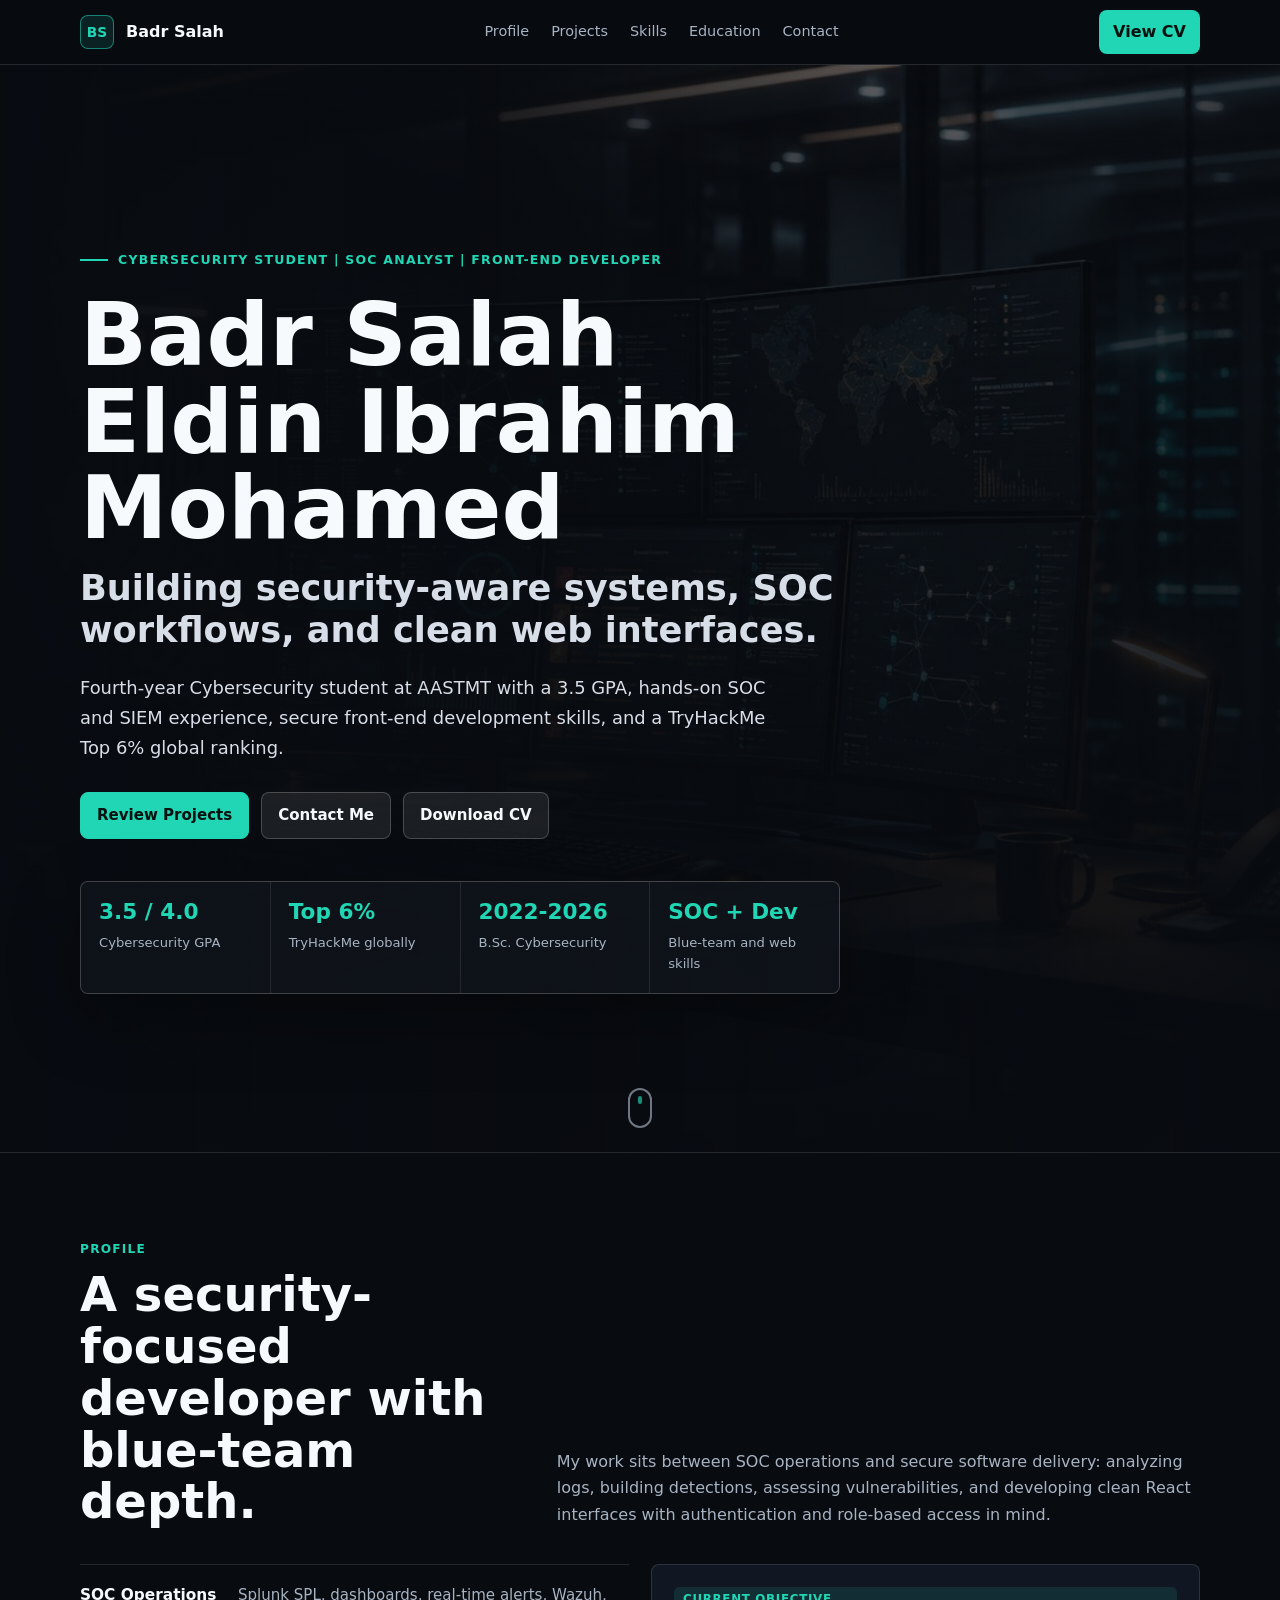
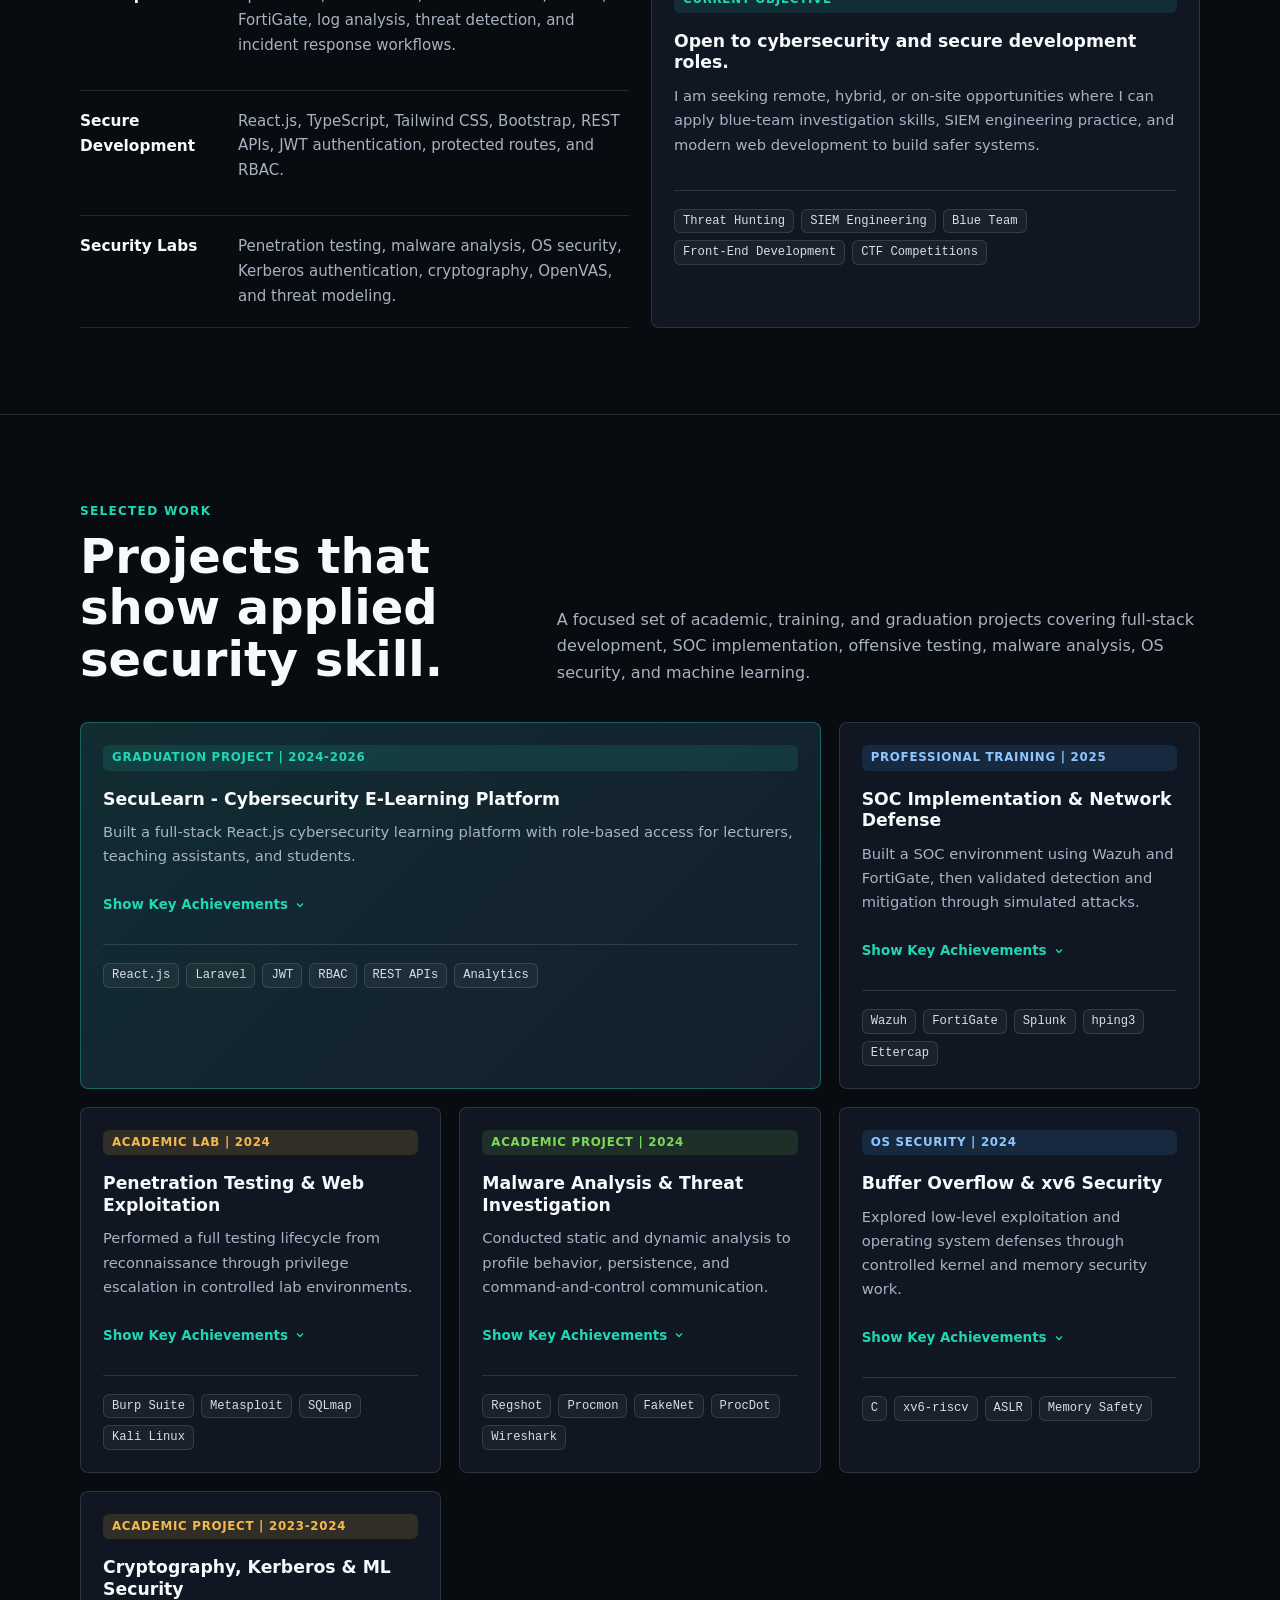
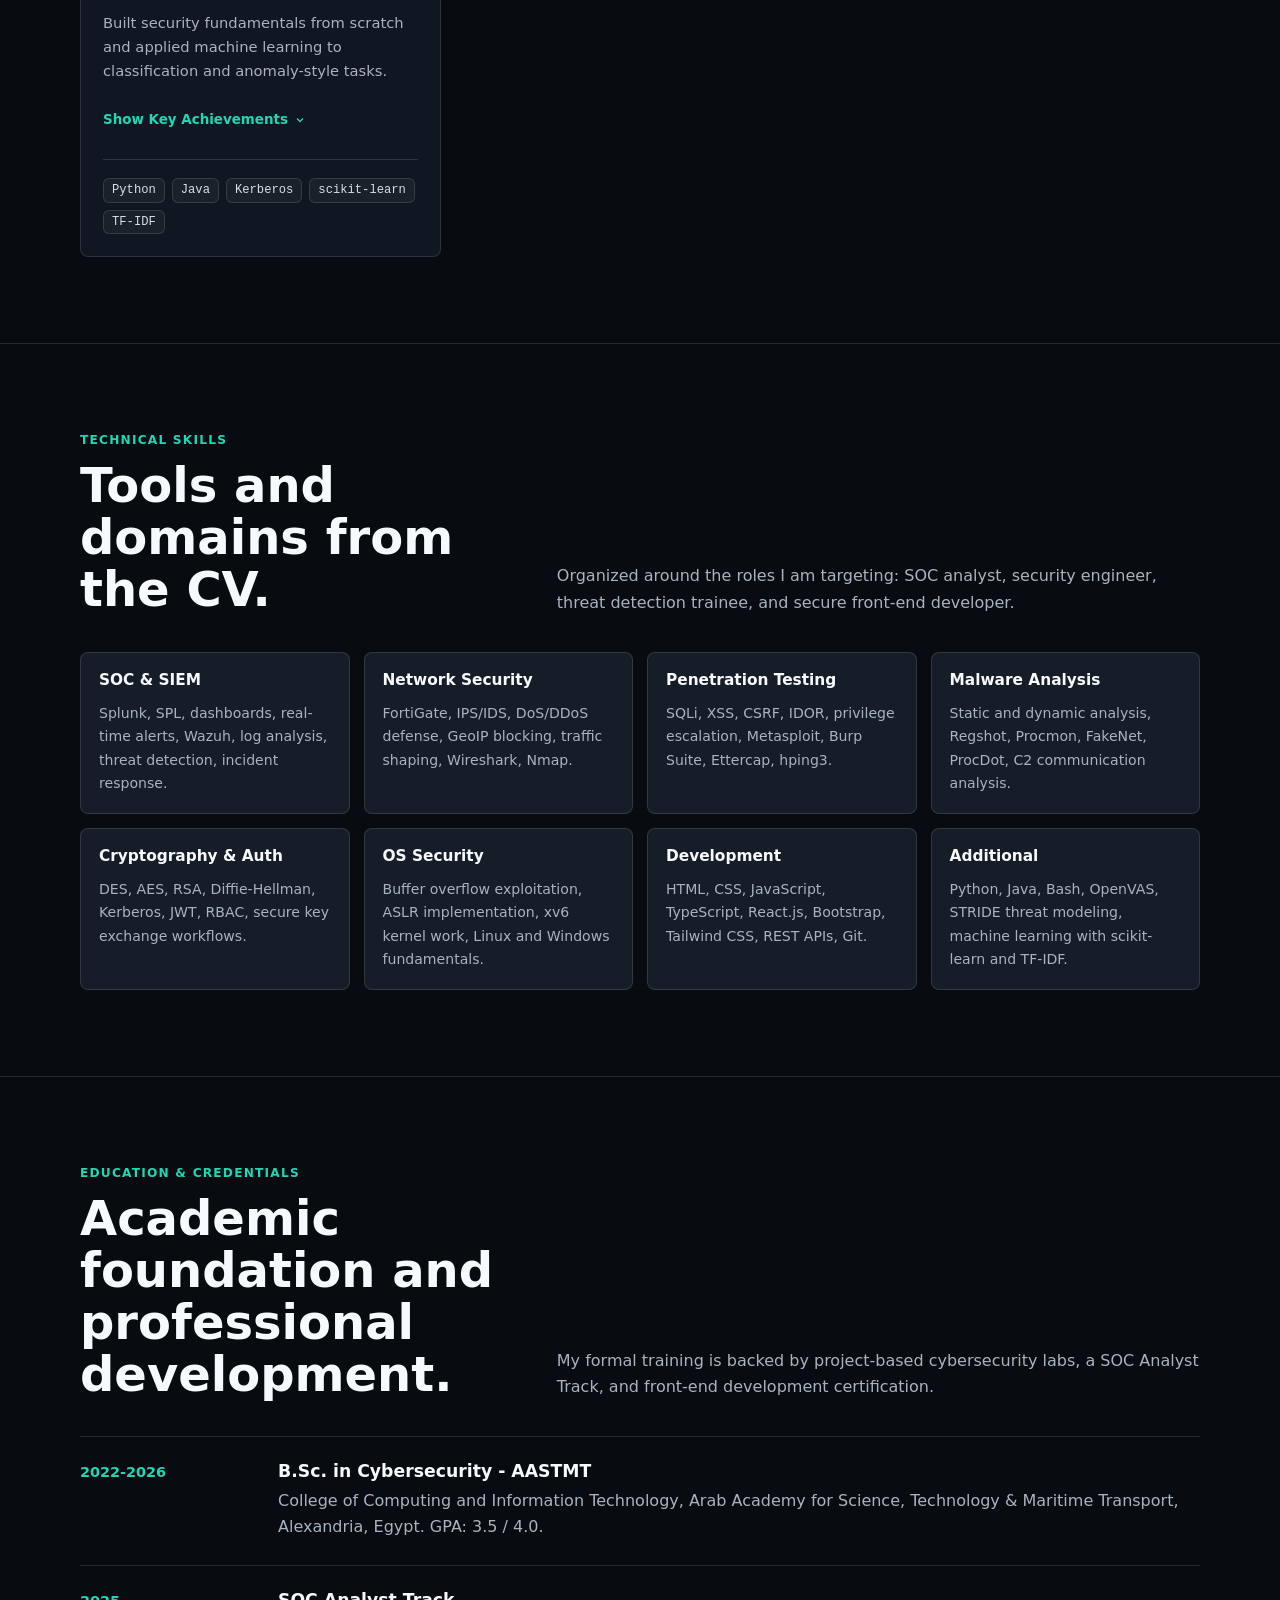
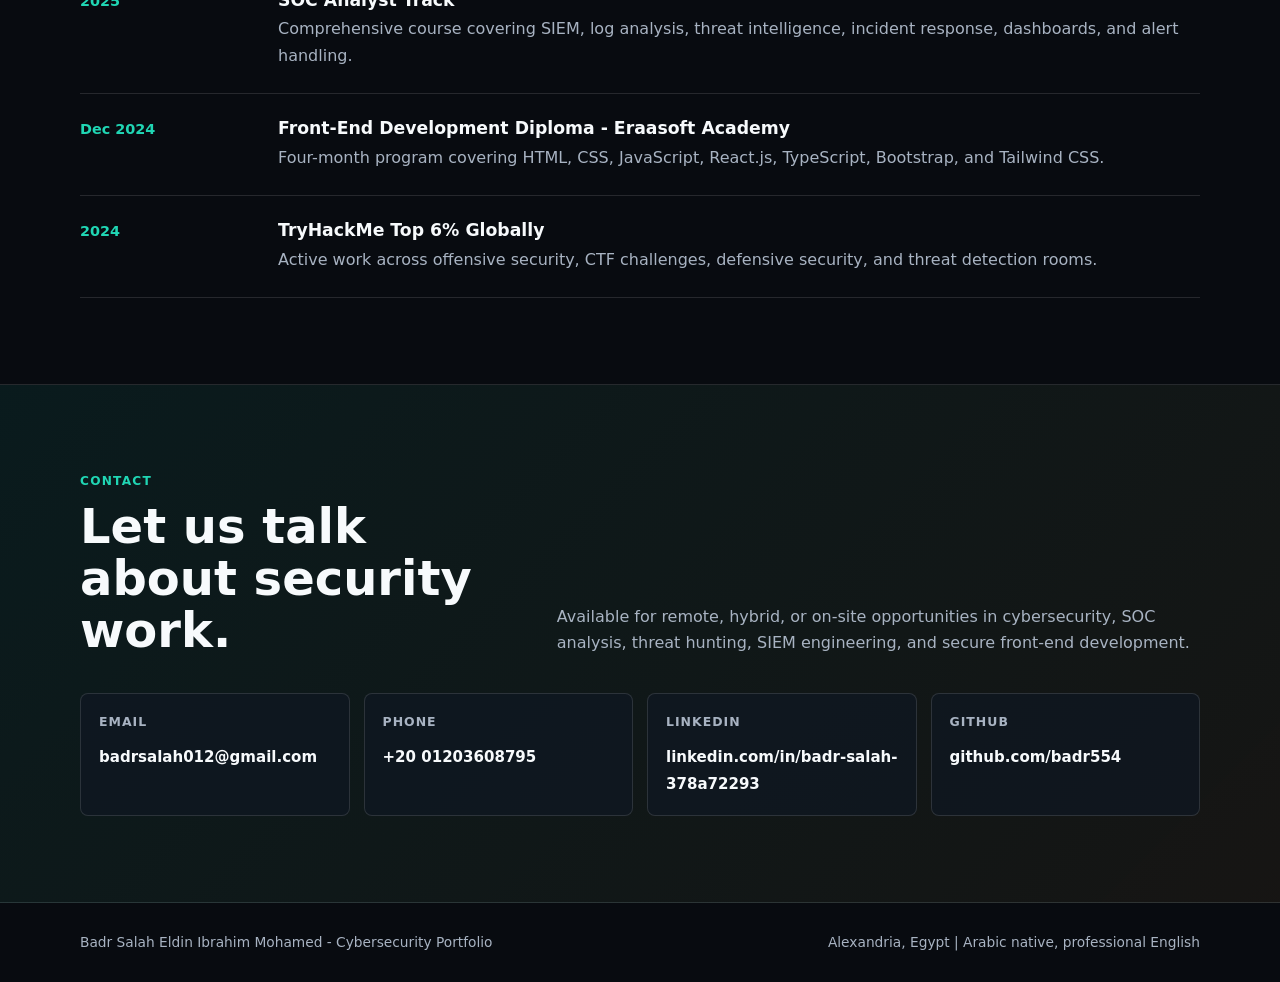
==== commit ffc9ddfe: "chore: update B.Sc. Cybersecurity start date to 2022" ====
--- a/badr_portfolio.html
+++ b/badr_portfolio.html
@@ -51,7 +51,7 @@
               <span class="proof-label">TryHackMe globally</span>
             </div>
             <div class="proof-item">
-              <span class="proof-value">2021-2026</span>
+              <span class="proof-value">2022-2026</span>
               <span class="proof-label">B.Sc. Cybersecurity</span>
             </div>
             <div class="proof-item">
@@ -346,7 +346,7 @@
 
         <div class="timeline reveal-cascade">
           <div class="timeline-item">
-            <div class="time">2021-2026</div>
+            <div class="time">2022-2026</div>
             <div>
               <h3>B.Sc. in Cybersecurity - AASTMT</h3>
               <p>College of Computing and Information Technology, Arab Academy for Science, Technology & Maritime Transport, Alexandria, Egypt. GPA: 3.5 / 4.0.</p>
